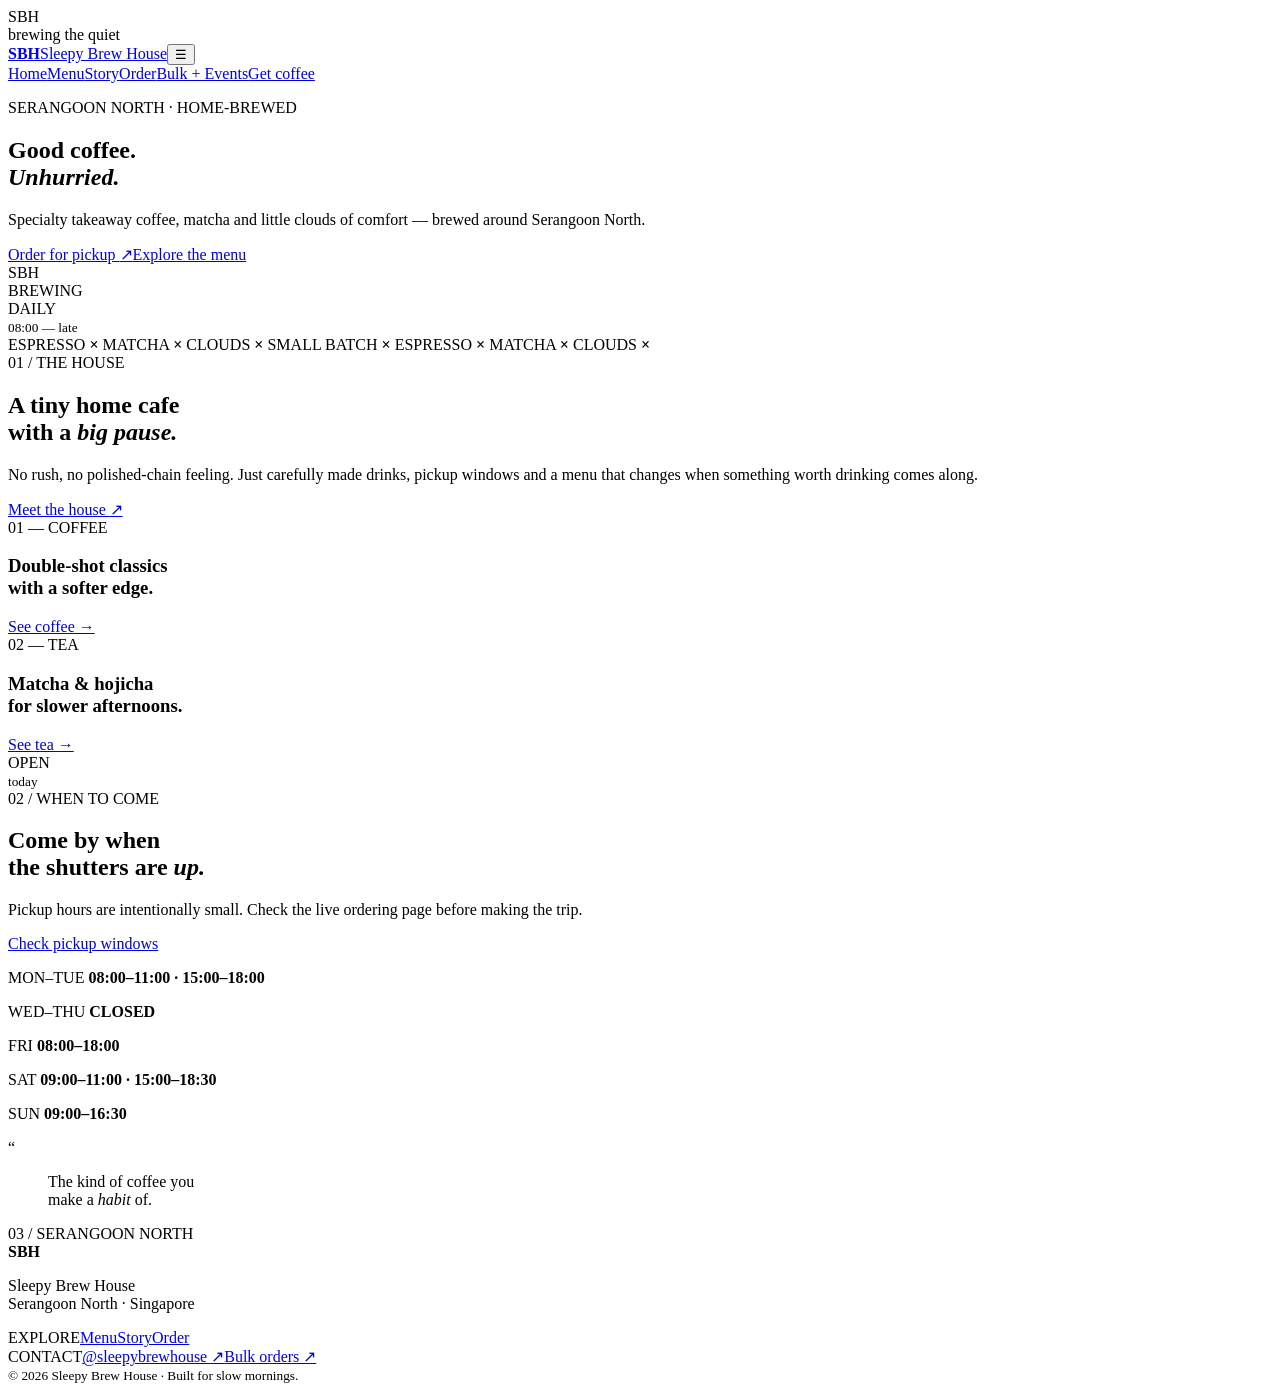
==== index.html @ 1e298140 "Build unique Sleepy Brew House website" ====
<!doctype html>
<html lang="en"><head><meta charset="utf-8"><meta name="viewport" content="width=device-width,initial-scale=1"><meta name="description" content="Sleepy Brew House — specialty coffee and matcha in Serangoon North."><title>Sleepy Brew House — Slow coffee, sharp mornings.</title><link rel="preconnect" href="https://fonts.googleapis.com"><link rel="preconnect" href="https://fonts.gstatic.com" crossorigin><link href="https://fonts.googleapis.com/css2?family=DM+Mono:wght@400;500&family=Manrope:wght@400;500;600;700;800&family=Playfair+Display:wght@500;600&display=swap" rel="stylesheet"><link rel="stylesheet" href="css/style.css"></head>
<body><div class="loader"><div class="loader-mark">SBH</div><span>brewing the quiet</span></div><div class="grain"></div><header class="nav"><a class="brand" href="index.html"><b>SBH</b><span>Sleepy Brew House</span></a><button class="menu-toggle" aria-label="Open menu">☰</button><nav><a class="active" href="index.html">Home</a><a href="menu.html">Menu</a><a href="story.html">Story</a><a href="order.html">Order</a><a href="bulk.html">Bulk + Events</a><a class="nav-cta" href="order.html">Get coffee</a></nav></header>
<main>
<section class="hero"><div class="hero-copy"><p class="eyebrow reveal">SERANGOON NORTH · HOME-BREWED</p><h1 class="reveal">Good coffee.<br><em>Unhurried.</em></h1><p class="hero-text reveal">Specialty takeaway coffee, matcha and little clouds of comfort — brewed around Serangoon North.</p><div class="hero-actions reveal"><a class="btn btn-dark" href="order.html">Order for pickup <span>↗</span></a><a class="text-link" href="menu.html">Explore the menu</a></div></div><div class="hero-art"><div class="sun"></div><div class="cup-scene"><div class="cup-shadow"></div><div class="cup"><i></i><span>SBH</span></div><div class="steam s1"></div><div class="steam s2"></div><div class="steam s3"></div></div><div class="orbit o1"></div><div class="orbit o2"></div><div class="hero-note">BREWING<br>DAILY<br><small>08:00 — late</small></div></div></section>
<section class="ticker"><div>ESPRESSO <b>×</b> MATCHA <b>×</b> CLOUDS <b>×</b> SMALL BATCH <b>×</b> ESPRESSO <b>×</b> MATCHA <b>×</b> CLOUDS <b>×</b></div></section>
<section class="intro section"><div class="section-kicker">01 / THE HOUSE</div><div><h2 class="reveal">A tiny home cafe<br>with a <em>big pause.</em></h2><p class="lead reveal">No rush, no polished-chain feeling. Just carefully made drinks, pickup windows and a menu that changes when something worth drinking comes along.</p><a class="arrow-link reveal" href="story.html">Meet the house <span>↗</span></a></div></section>
<section class="feature-grid section"><article class="feature coffee reveal"><div class="feature-img"></div><div class="feature-content"><span>01 — COFFEE</span><h3>Double-shot classics<br>with a softer edge.</h3><a href="menu.html#coffee">See coffee →</a></div></article><article class="feature matcha reveal"><div class="feature-img"></div><div class="feature-content"><span>02 — TEA</span><h3>Matcha & hojicha<br>for slower afternoons.</h3><a href="menu.html#tea">See tea →</a></div></article></section>
<section class="status section"><div class="status-ring">OPEN<br><small>today</small></div><div><span class="section-kicker">02 / WHEN TO COME</span><h2 class="reveal">Come by when<br>the shutters are <em>up.</em></h2><p class="lead reveal">Pickup hours are intentionally small. Check the live ordering page before making the trip.</p><a class="btn btn-dark reveal" href="order.html">Check pickup windows</a></div><div class="hours"><p>MON–TUE <b>08:00–11:00 · 15:00–18:00</b></p><p>WED–THU <b>CLOSED</b></p><p>FRI <b>08:00–18:00</b></p><p>SAT <b>09:00–11:00 · 15:00–18:30</b></p><p>SUN <b>09:00–16:30</b></p></div></section>
<section class="quote section"><div class="quote-mark">“</div><blockquote class="reveal">The kind of coffee you<br>make a <em>habit</em> of.</blockquote><span class="section-kicker">03 / SERANGOON NORTH</span></section>
</main><footer><div><b>SBH</b><p>Sleepy Brew House<br>Serangoon North · Singapore</p></div><div><span>EXPLORE</span><a href="menu.html">Menu</a><a href="story.html">Story</a><a href="order.html">Order</a></div><div><span>CONTACT</span><a href="https://www.instagram.com/sleepybrewhouse/" target="_blank" rel="noreferrer">@sleepybrewhouse ↗</a><a href="bulk.html">Bulk orders ↗</a></div><small>© 2026 Sleepy Brew House · Built for slow mornings.</small></footer><script src="js/app.js"></script></body></html>
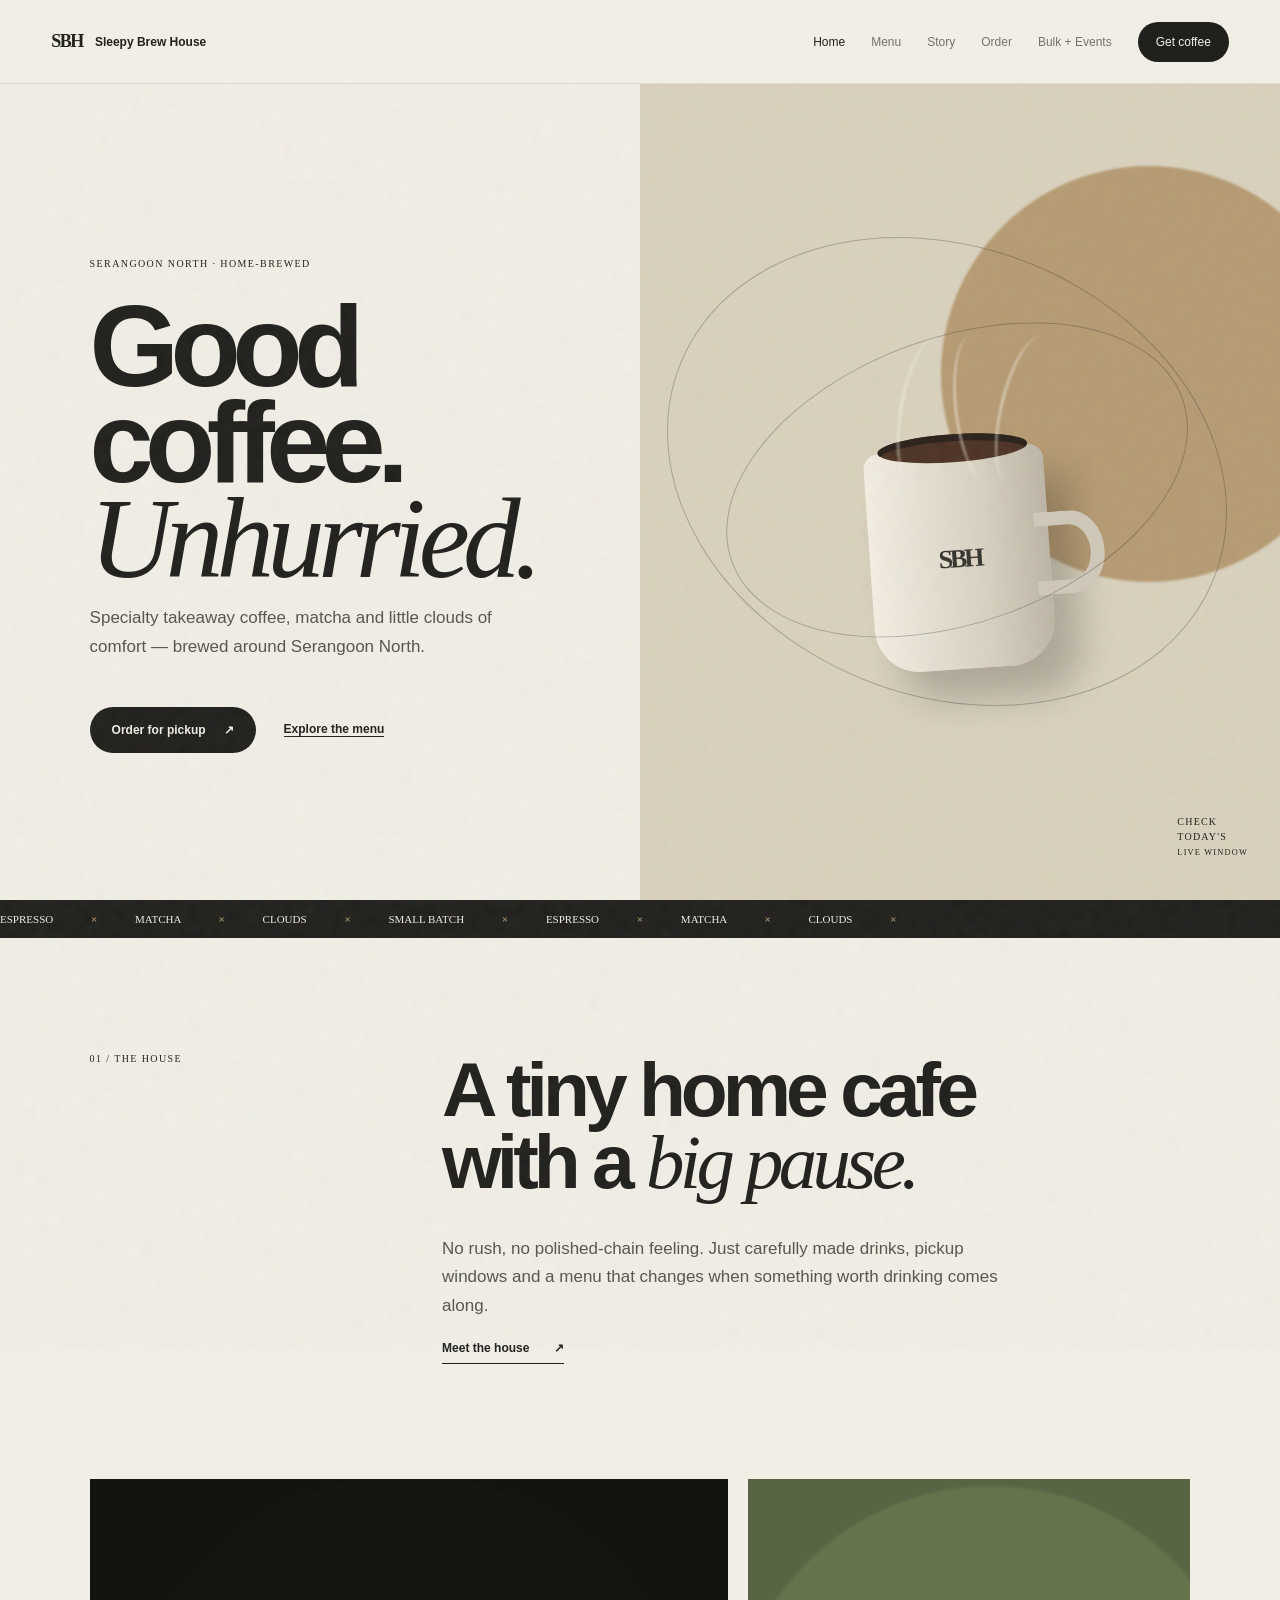
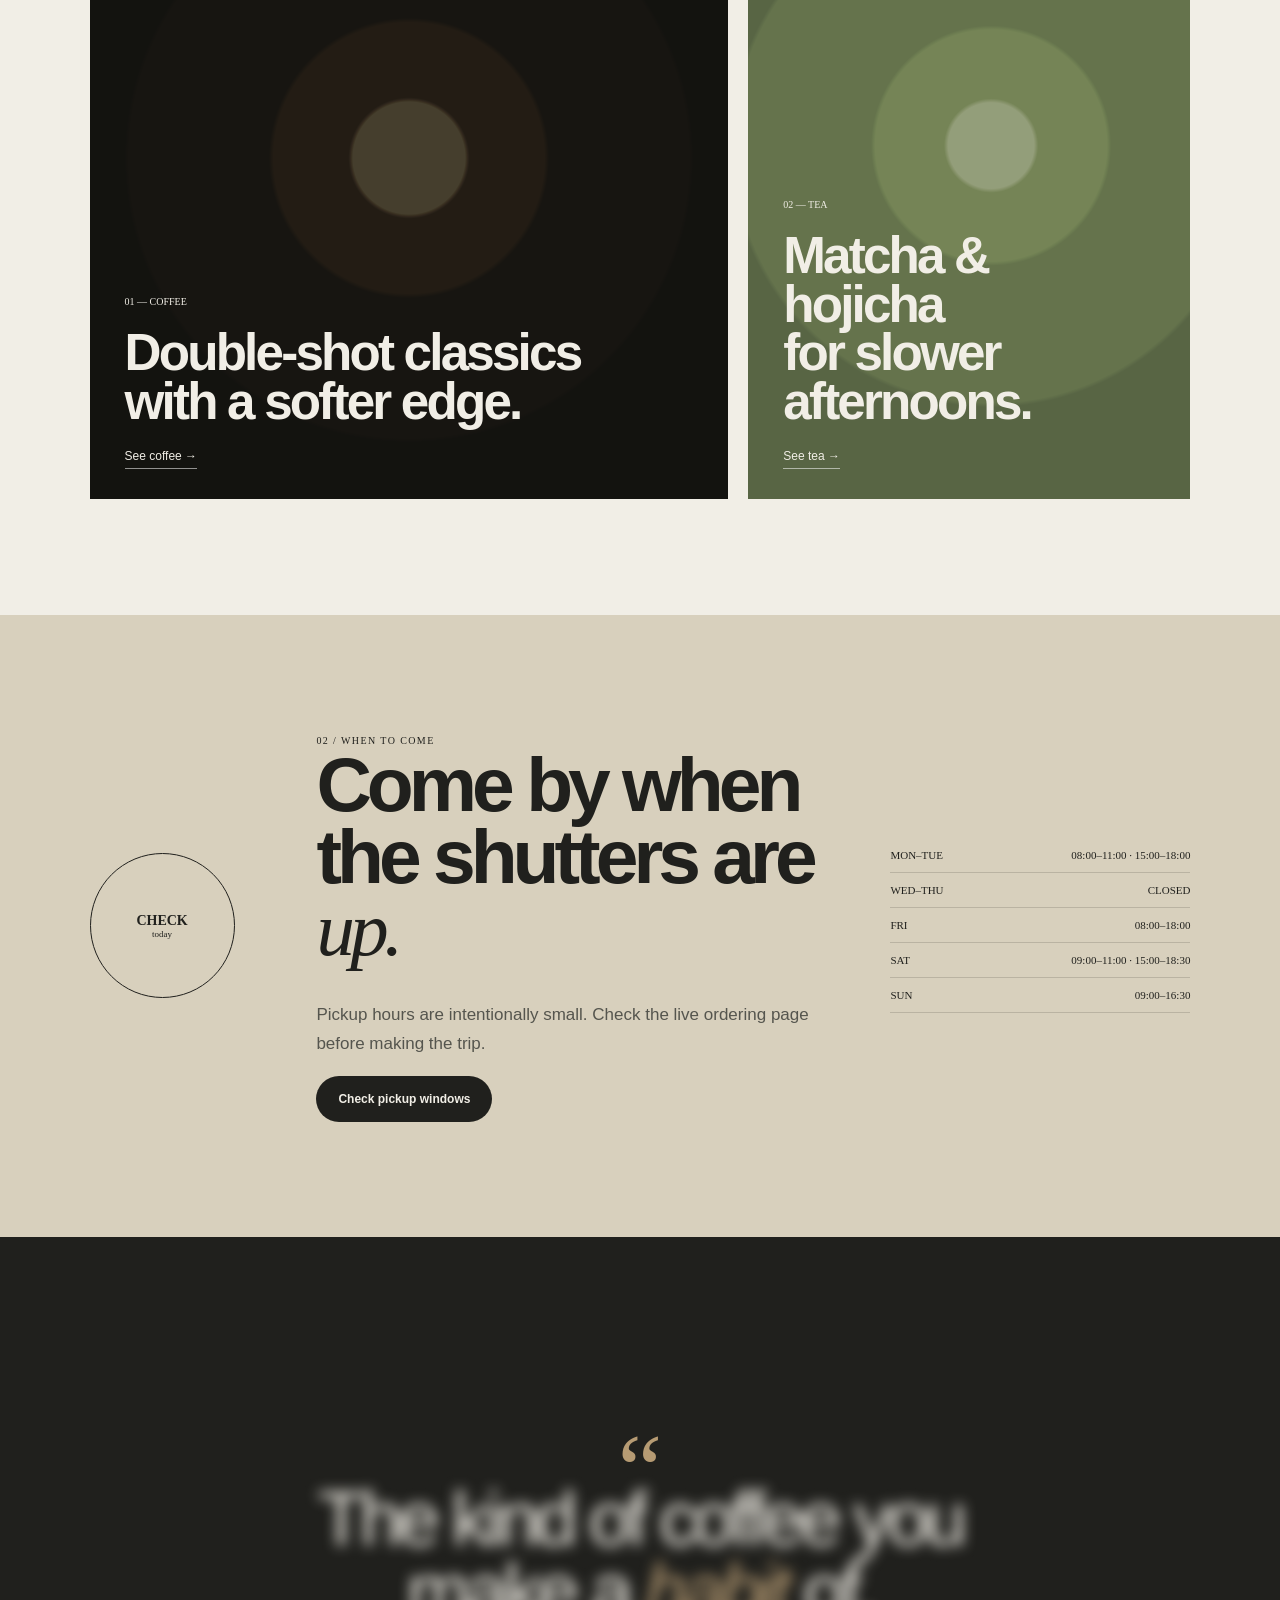
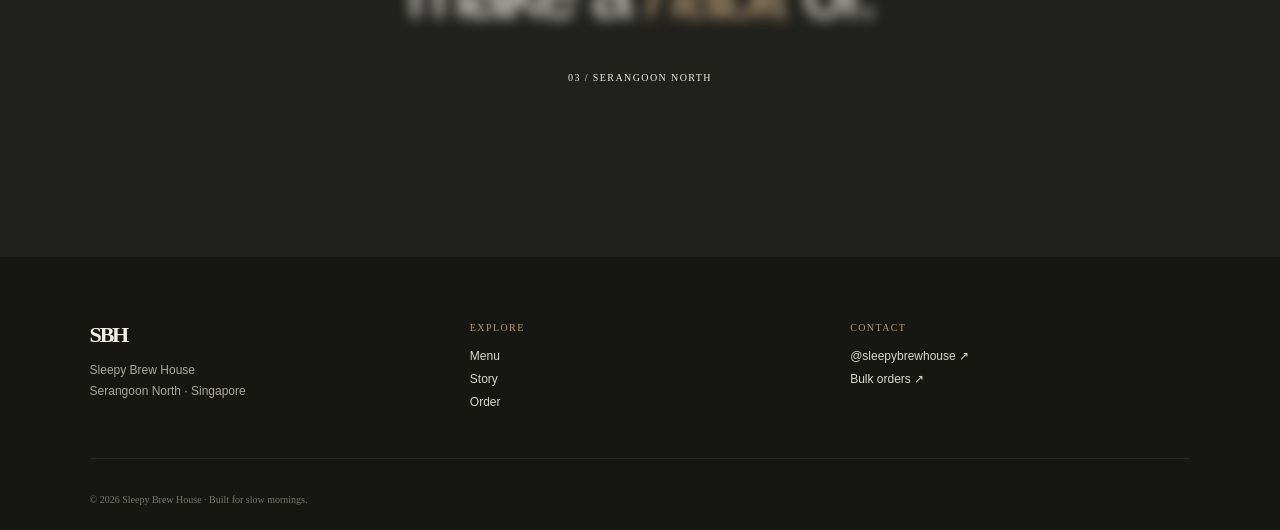
==== commit 12359ed7: "Refine index.html with verification fixes" ====
--- a/index.html
+++ b/index.html
@@ -2,10 +2,10 @@
 <html lang="en"><head><meta charset="utf-8"><meta name="viewport" content="width=device-width,initial-scale=1"><meta name="description" content="Sleepy Brew House — specialty coffee and matcha in Serangoon North."><title>Sleepy Brew House — Slow coffee, sharp mornings.</title><link rel="preconnect" href="https://fonts.googleapis.com"><link rel="preconnect" href="https://fonts.gstatic.com" crossorigin><link href="https://fonts.googleapis.com/css2?family=DM+Mono:wght@400;500&family=Manrope:wght@400;500;600;700;800&family=Playfair+Display:wght@500;600&display=swap" rel="stylesheet"><link rel="stylesheet" href="css/style.css"></head>
 <body><div class="loader"><div class="loader-mark">SBH</div><span>brewing the quiet</span></div><div class="grain"></div><header class="nav"><a class="brand" href="index.html"><b>SBH</b><span>Sleepy Brew House</span></a><button class="menu-toggle" aria-label="Open menu">☰</button><nav><a class="active" href="index.html">Home</a><a href="menu.html">Menu</a><a href="story.html">Story</a><a href="order.html">Order</a><a href="bulk.html">Bulk + Events</a><a class="nav-cta" href="order.html">Get coffee</a></nav></header>
 <main>
-<section class="hero"><div class="hero-copy"><p class="eyebrow reveal">SERANGOON NORTH · HOME-BREWED</p><h1 class="reveal">Good coffee.<br><em>Unhurried.</em></h1><p class="hero-text reveal">Specialty takeaway coffee, matcha and little clouds of comfort — brewed around Serangoon North.</p><div class="hero-actions reveal"><a class="btn btn-dark" href="order.html">Order for pickup <span>↗</span></a><a class="text-link" href="menu.html">Explore the menu</a></div></div><div class="hero-art"><div class="sun"></div><div class="cup-scene"><div class="cup-shadow"></div><div class="cup"><i></i><span>SBH</span></div><div class="steam s1"></div><div class="steam s2"></div><div class="steam s3"></div></div><div class="orbit o1"></div><div class="orbit o2"></div><div class="hero-note">BREWING<br>DAILY<br><small>08:00 — late</small></div></div></section>
+<section class="hero"><div class="hero-copy"><p class="eyebrow reveal">SERANGOON NORTH · HOME-BREWED</p><h1 class="reveal">Good coffee.<br><em>Unhurried.</em></h1><p class="hero-text reveal">Specialty takeaway coffee, matcha and little clouds of comfort — brewed around Serangoon North.</p><div class="hero-actions reveal"><a class="btn btn-dark" href="order.html">Order for pickup <span>↗</span></a><a class="text-link" href="menu.html">Explore the menu</a></div></div><div class="hero-art"><div class="sun"></div><div class="cup-scene"><div class="cup-shadow"></div><div class="cup"><i></i><span>SBH</span></div><div class="steam s1"></div><div class="steam s2"></div><div class="steam s3"></div></div><div class="orbit o1"></div><div class="orbit o2"></div><div class="hero-note">CHECK<br>TODAY'S<br><small>LIVE WINDOW</small></div></div></section>
 <section class="ticker"><div>ESPRESSO <b>×</b> MATCHA <b>×</b> CLOUDS <b>×</b> SMALL BATCH <b>×</b> ESPRESSO <b>×</b> MATCHA <b>×</b> CLOUDS <b>×</b></div></section>
 <section class="intro section"><div class="section-kicker">01 / THE HOUSE</div><div><h2 class="reveal">A tiny home cafe<br>with a <em>big pause.</em></h2><p class="lead reveal">No rush, no polished-chain feeling. Just carefully made drinks, pickup windows and a menu that changes when something worth drinking comes along.</p><a class="arrow-link reveal" href="story.html">Meet the house <span>↗</span></a></div></section>
 <section class="feature-grid section"><article class="feature coffee reveal"><div class="feature-img"></div><div class="feature-content"><span>01 — COFFEE</span><h3>Double-shot classics<br>with a softer edge.</h3><a href="menu.html#coffee">See coffee →</a></div></article><article class="feature matcha reveal"><div class="feature-img"></div><div class="feature-content"><span>02 — TEA</span><h3>Matcha & hojicha<br>for slower afternoons.</h3><a href="menu.html#tea">See tea →</a></div></article></section>
-<section class="status section"><div class="status-ring">OPEN<br><small>today</small></div><div><span class="section-kicker">02 / WHEN TO COME</span><h2 class="reveal">Come by when<br>the shutters are <em>up.</em></h2><p class="lead reveal">Pickup hours are intentionally small. Check the live ordering page before making the trip.</p><a class="btn btn-dark reveal" href="order.html">Check pickup windows</a></div><div class="hours"><p>MON–TUE <b>08:00–11:00 · 15:00–18:00</b></p><p>WED–THU <b>CLOSED</b></p><p>FRI <b>08:00–18:00</b></p><p>SAT <b>09:00–11:00 · 15:00–18:30</b></p><p>SUN <b>09:00–16:30</b></p></div></section>
+<section class="status section"><div class="status-ring">CHECK<br><small>today</small></div><div><span class="section-kicker">02 / WHEN TO COME</span><h2 class="reveal">Come by when<br>the shutters are <em>up.</em></h2><p class="lead reveal">Pickup hours are intentionally small. Check the live ordering page before making the trip.</p><a class="btn btn-dark reveal" href="order.html">Check pickup windows</a></div><div class="hours"><p>MON–TUE <b>08:00–11:00 · 15:00–18:00</b></p><p>WED–THU <b>CLOSED</b></p><p>FRI <b>08:00–18:00</b></p><p>SAT <b>09:00–11:00 · 15:00–18:30</b></p><p>SUN <b>09:00–16:30</b></p></div></section>
 <section class="quote section"><div class="quote-mark">“</div><blockquote class="reveal">The kind of coffee you<br>make a <em>habit</em> of.</blockquote><span class="section-kicker">03 / SERANGOON NORTH</span></section>
 </main><footer><div><b>SBH</b><p>Sleepy Brew House<br>Serangoon North · Singapore</p></div><div><span>EXPLORE</span><a href="menu.html">Menu</a><a href="story.html">Story</a><a href="order.html">Order</a></div><div><span>CONTACT</span><a href="https://www.instagram.com/sleepybrewhouse/" target="_blank" rel="noreferrer">@sleepybrewhouse ↗</a><a href="bulk.html">Bulk orders ↗</a></div><small>© 2026 Sleepy Brew House · Built for slow mornings.</small></footer><script src="js/app.js"></script></body></html>
--- a/css/style.css
+++ b/css/style.css
@@ -0,0 +1 @@
+*{box-sizing:border-box}html{scroll-behavior:smooth}body{margin:0;background:#f1eee6;color:#20201d;font-family:Manrope,Arial,sans-serif;overflow-x:hidden}.grain{position:fixed;inset:-50%;pointer-events:none;z-index:20;opacity:.055;background-image:url("data:image/svg+xml,%3Csvg viewBox='0 0 180 180' xmlns='http://www.w3.org/2000/svg'%3E%3Cfilter id='n'%3E%3CfeTurbulence type='fractalNoise' baseFrequency='.85' numOctaves='4' stitchTiles='stitch'/%3E%3C/filter%3E%3Crect width='100%25' height='100%25' filter='url(%23n)'/%3E%3C/svg%3E");animation:grain .22s steps(2) infinite}@keyframes grain{0%{transform:translate(0,0)}25%{transform:translate(2%,-1%)}50%{transform:translate(-1%,2%)}75%{transform:translate(1%,1%)}100%{transform:translate(-2%,-1%)}}a{color:inherit;text-decoration:none}.loader{position:fixed;inset:0;background:#1e1f1b;color:#f1eee6;z-index:100;display:grid;place-items:center;align-content:center;gap:14px;transition:opacity .8s,visibility .8s}.loader.hide{opacity:0;visibility:hidden}.loader-mark{font:600 48px/1 'Playfair Display';letter-spacing:-.08em}.loader span,.section-kicker,.eyebrow,footer span,.menu-head, .event-grid span{font:500 10px 'DM Mono';letter-spacing:.14em}.nav{height:84px;padding:0 4vw;display:flex;align-items:center;justify-content:space-between;border-bottom:1px solid #20201d18;position:relative;z-index:30;background:#f1eee6e8;backdrop-filter:blur(16px)}.brand{display:flex;align-items:center;gap:12px}.brand b{font:700 18px 'DM Mono';letter-spacing:-.08em}.brand span{font-size:12px;font-weight:700}.nav nav{display:flex;align-items:center;gap:26px;font-size:12px}.nav nav a{opacity:.6;transition:.3s}.nav nav a:hover,.nav nav .active{opacity:1}.nav .nav-cta{background:#20201d;color:#f1eee6;padding:13px 18px;border-radius:100px;opacity:1}.menu-toggle{display:none;border:0;background:none;font-size:20px}.hero{min-height:calc(100vh - 84px);display:grid;grid-template-columns:1fr 1fr;overflow:hidden}.hero-copy{padding:12vh 7vw 9vh;display:flex;flex-direction:column;justify-content:center}.eyebrow{margin:0 0 30px}.hero h1,.page-hero h1,.story-hero h1,.order-hero h1{font-size:clamp(64px,9vw,145px);line-height:.83;letter-spacing:-.075em;margin:0;font-weight:700}.hero h1 em,.page-hero h1 em,.story-hero h1 em,.order-hero h1 em,h2 em{font-family:'Playfair Display';font-weight:500;letter-spacing:-.06em}.hero-text,.lead{max-width:560px;font-size:17px;line-height:1.7;color:#55554e}.hero-actions{display:flex;align-items:center;gap:28px;margin-top:28px}.btn{display:inline-flex;gap:18px;align-items:center;padding:16px 22px;border-radius:100px;font-size:12px;font-weight:700;transition:.3s;position:relative;overflow:hidden}.btn-dark{background:#20201d;color:#f1eee6}.btn-light{background:#f1eee6;color:#20201d}.btn:hover{transform:translateY(-3px);box-shadow:0 15px 35px #0002}.text-link,.arrow-link{font-size:12px;font-weight:700;border-bottom:1px solid}.hero-art{position:relative;background:#d9d1bd;min-height:650px;overflow:hidden}.sun{position:absolute;width:65%;aspect-ratio:1;border-radius:50%;background:#b69b73;top:10%;right:-12%;filter:blur(1px)}.cup-scene{position:absolute;inset:20% 12%;display:grid;place-items:center}.cup{width:180px;height:220px;border-radius:15px 15px 45px 45px;background:linear-gradient(90deg,#f3eee2,#d7d0c0 65%,#bdb5a5);box-shadow:25px 30px 35px #0003;display:grid;place-items:center;position:relative;transform:rotate(-4deg)}.cup:after{content:'';position:absolute;width:55px;height:55px;border:14px solid #d0c8b8;border-left:0;border-radius:0 50% 50% 0;right:-55px}.cup span{font:700 26px 'DM Mono';letter-spacing:-.12em;color:#35352f}.cup i{position:absolute;top:-15px;left:15px;right:15px;height:28px;background:#4d3325;border-radius:50%;box-shadow:inset 0 7px #2c211b}.steam{position:absolute;width:50px;height:150px;border-left:2px solid #f6f2e9aa;border-radius:50%;filter:blur(1px);top:18%;animation:steam 4s ease-in-out infinite}.s1{transform:translateX(-35px) rotate(10deg)}.s2{transform:translateX(20px) rotate(-7deg);animation-delay:1s}.s3{transform:translateX(65px) rotate(13deg);animation-delay:2s}@keyframes steam{50%{transform:translateY(-35px) scaleX(1.25);opacity:.25}}.orbit{position:absolute;border:1px solid #20201d44;border-radius:50%;transform:rotate(-20deg)}.o1{width:75%;height:35%;top:31%;left:12%}.o2{width:90%;height:55%;top:20%;left:3%;transform:rotate(22deg)}.hero-note{position:absolute;right:5%;bottom:5%;font:500 10px/1.5 'DM Mono';letter-spacing:.12em}.ticker{background:#20201d;color:#f1eee6;overflow:hidden;padding:13px 0;white-space:nowrap;font:500 11px 'DM Mono'}.ticker div{animation:marquee 22s linear infinite}.ticker b{margin:0 35px;color:#b69b73}@keyframes marquee{to{transform:translateX(-50%)}}.section{padding:9vw 7vw}.intro{display:grid;grid-template-columns:.3fr 1fr;gap:10vw}.intro h2,.status h2,.quote blockquote{font-size:clamp(45px,6vw,88px);line-height:.94;letter-spacing:-.065em;margin:0 0 35px}.arrow-link{display:inline-flex;gap:25px;padding-bottom:8px}.feature-grid{display:grid;grid-template-columns:1.3fr .9fr;gap:20px;padding-top:0}.feature{min-height:620px;position:relative;overflow:hidden;color:#f1eee6;background:#262621}.feature.matcha{background:#778064}.feature-img{position:absolute;inset:0;opacity:.75;transition:1s;mix-blend-mode:soft-light}.coffee .feature-img{background:radial-gradient(circle at 50% 45%,#d8c4a3 0 12%,#704c32 13% 29%,#31261f 30% 60%,#191915 61%)}.matcha .feature-img{background:radial-gradient(circle at 55% 43%,#d7dfbd 0 10%,#798d57 11% 27%,#4e5d3c 28% 60%,#2c3727 61%)}.feature:hover .feature-img{transform:scale(1.08)}.feature-content{position:absolute;left:35px;bottom:35px;right:35px}.feature-content span{font:500 10px 'DM Mono'}.feature h3{font-size:clamp(30px,4vw,60px);line-height:.95;letter-spacing:-.055em;margin:20px 0}.feature a{font-size:12px;border-bottom:1px solid #fff8;padding-bottom:5px}.status{background:#d8d0bd;display:grid;grid-template-columns:150px 1fr 300px;gap:6vw;align-items:center}.status-ring{border:1px solid #20201d;border-radius:50%;width:145px;height:145px;display:grid;place-content:center;text-align:center;font:700 14px 'DM Mono'}.status-ring small{font-size:9px;font-weight:400}.hours{font:500 11px 'DM Mono';line-height:2}.hours p{display:flex;justify-content:space-between;border-bottom:1px solid #20201d2a;padding:6px 0;margin:0}.hours b{font-weight:500}.quote{text-align:center;background:#20201d;color:#f1eee6;min-height:620px;display:flex;flex-direction:column;justify-content:center;align-items:center}.quote-mark{font:100px 'Playfair Display';color:#b69b73;height:70px}.quote blockquote{margin:0 0 45px}.quote em{color:#b69b73}.page-hero{padding:13vw 7vw 8vw;max-width:1200px}.page-hero .lead{margin-top:50px}.menu-wrap{padding-top:3vw}.menu-head{display:flex;justify-content:space-between;border-bottom:1px solid #20201d;padding-bottom:14px}.menu-head small{font:10px 'DM Mono'}.items article{display:flex;justify-content:space-between;gap:30px;padding:28px 0;border-bottom:1px solid #20201d22;transition:.3s}.items article:hover{padding-left:15px;background:#ebe6da}.items h3{font-size:21px;margin:0 0 8px;letter-spacing:-.03em}.items p{margin:0;color:#6a685f;font-size:13px}.items strong{font:500 14px 'DM Mono';white-space:nowrap}.items i{font:9px 'DM Mono';font-style:normal;background:#20201d;color:#fff;padding:5px 7px;margin-left:6px}.bakes{display:grid;grid-template-columns:1fr 1fr 1fr;gap:20px;background:#20201d;color:#f1eee6}.bakes h2{font-size:60px;line-height:.9;margin:25px 0}.bake-card{border-left:1px solid #fff3;padding:25px}.bake-card span{font:10px 'DM Mono';color:#b69b73}.bake-card h3{font-size:28px;line-height:1;margin:80px 0 20px}.bake-card strong{font:500 14px 'DM Mono'}.bake-card p{font-size:11px;color:#aaa79d}.story-hero{padding:10vw 7vw 0}.story-image{height:48vw;max-height:700px;margin-top:70px;background:radial-gradient(circle at 35% 40%,#d5bf98 0 13%,#7a583a 14% 25%,transparent 26%),linear-gradient(125deg,#25241f,#a68e6b 45%,#d9d1bd 46%);position:relative;overflow:hidden}.story-image:after{content:'SLEEPY\A BREW\A HOUSE';white-space:pre;position:absolute;right:6%;bottom:7%;font:700 9vw/.8 'DM Mono';letter-spacing:-.1em;color:#f1eee622}.story-copy{display:grid;grid-template-columns:.4fr 1fr;gap:10vw}.story-copy h2{font-size:clamp(45px,6vw,82px);line-height:.94;letter-spacing:-.06em;margin:0 0 35px}.principles{display:grid;grid-template-columns:repeat(3,1fr);gap:1px;background:#20201d}.principles article{background:#f1eee6;padding:60px 40px;min-height:330px}.principles b{font:500 12px 'DM Mono'}.principles h3{font:700 20px 'DM Mono';margin-top:100px}.principles p{color:#66645c;line-height:1.6;font-size:13px}.order-hero{background:#20201d;color:#f1eee6;padding:13vw 7vw 11vw}.order-hero .lead{color:#b7b3a8;margin:50px 0 35px}.steps{display:grid;grid-template-columns:.3fr repeat(3,1fr);gap:35px}.step{border-top:1px solid #20201d;padding-top:20px}.step b{font:500 11px 'DM Mono'}.step h2{font-size:38px;letter-spacing:-.05em;margin-top:100px}.step p{color:#66645c;font-size:13px;line-height:1.6}.notice{background:#d8d0bd;display:grid;grid-template-columns:.4fr 1fr;gap:6vw}.notice h2{font-size:clamp(50px,7vw,100px);line-height:.85;letter-spacing:-.07em;margin:0}.notice p{grid-column:2;max-width:480px;line-height:1.7;color:#5c5a52}.event-grid{display:grid;grid-template-columns:repeat(3,1fr);gap:1px;background:#20201d}.event-grid article{background:#f1eee6;padding:45px;min-height:500px}.event-grid h2{font-size:55px;line-height:.85;letter-spacing:-.06em;margin:110px 0 25px}.event-grid p{font-size:13px;color:#66645c;line-height:1.7}footer{background:#161713;color:#f1eee6;padding:65px 7vw 25px;display:grid;grid-template-columns:1fr 1fr 1fr;gap:40px;position:relative}footer b{font:700 22px 'DM Mono';letter-spacing:-.1em}footer p{color:#aaa79d;font-size:12px;line-height:1.7}footer span{display:block;color:#b69b73;margin-bottom:16px}footer a{display:block;font-size:12px;color:#d9d6cc;margin:9px 0}footer>small{grid-column:1/-1;color:#77756e;font:10px 'DM Mono';padding-top:35px;border-top:1px solid #fff1}.reveal{opacity:0;transform:translateY(35px);filter:blur(7px);transition:opacity .9s cubic-bezier(.2,.7,.2,1),transform .9s cubic-bezier(.2,.7,.2,1),filter .9s}.reveal.in{opacity:1;transform:none;filter:none}@media(max-width:800px){.nav{height:72px}.nav nav{display:none;position:absolute;top:72px;left:0;right:0;background:#f1eee6;padding:25px;flex-direction:column;align-items:flex-start;border-bottom:1px solid #20201d22}.nav.open nav{display:flex}.menu-toggle{display:block}.hero{grid-template-columns:1fr}.hero-copy{padding:18vh 7vw 10vh}.hero-art{min-height:480px}.hero h1{font-size:19vw}.intro,.story-copy,.status,.notice,.steps{grid-template-columns:1fr}.feature-grid,.bakes,.principles,.event-grid{grid-template-columns:1fr}.feature{min-height:480px}.status{gap:40px}.hours{max-width:500px}.bakes h2{font-size:52px}.story-image{height:70vw}.steps{gap:50px}.step h2{margin-top:45px}.notice p{grid-column:auto}.order-hero h1,.page-hero h1,.story-hero h1{font-size:18vw}footer{grid-template-columns:1fr 1fr}footer>small{grid-column:1/-1}.hero-note{right:7%;bottom:4%}}@media(prefers-reduced-motion:reduce){*,*:before,*:after{scroll-behavior:auto!important;animation:none!important;transition:none!important}.reveal{opacity:1;transform:none;filter:none}}
